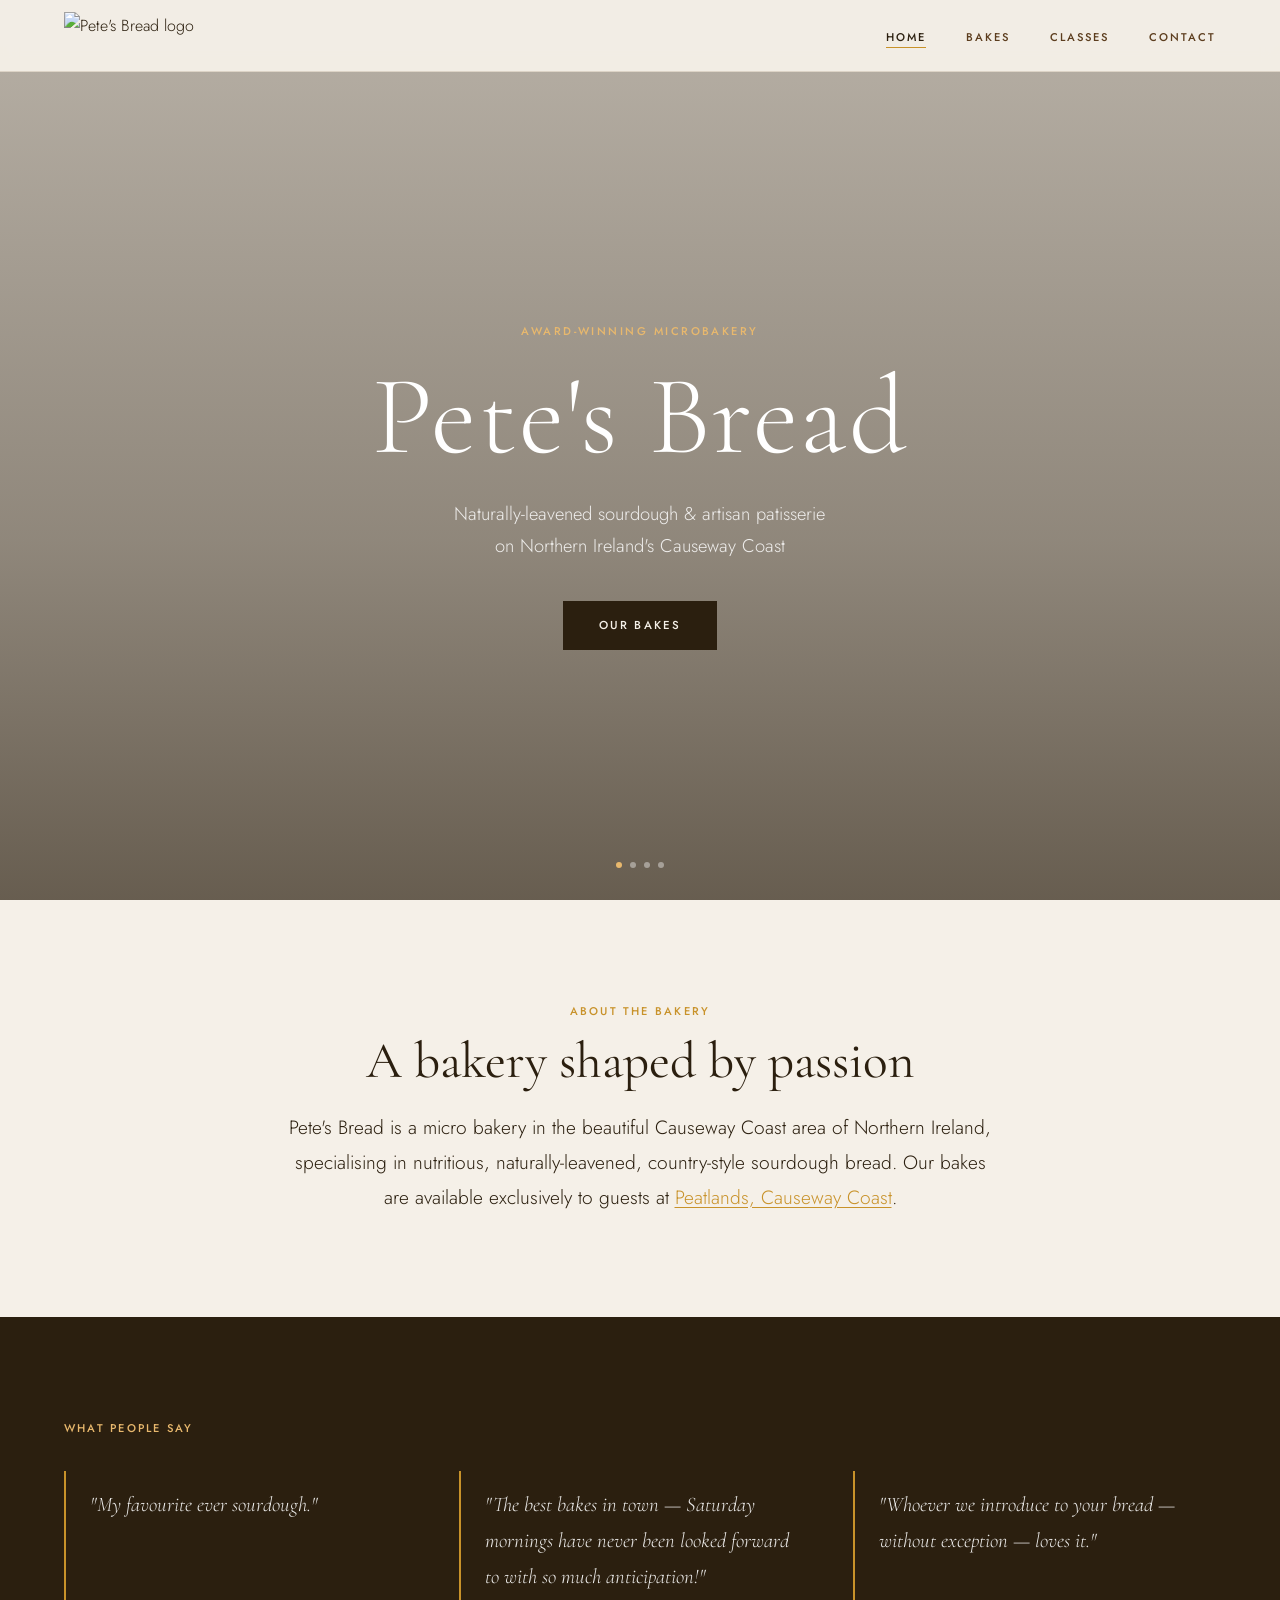
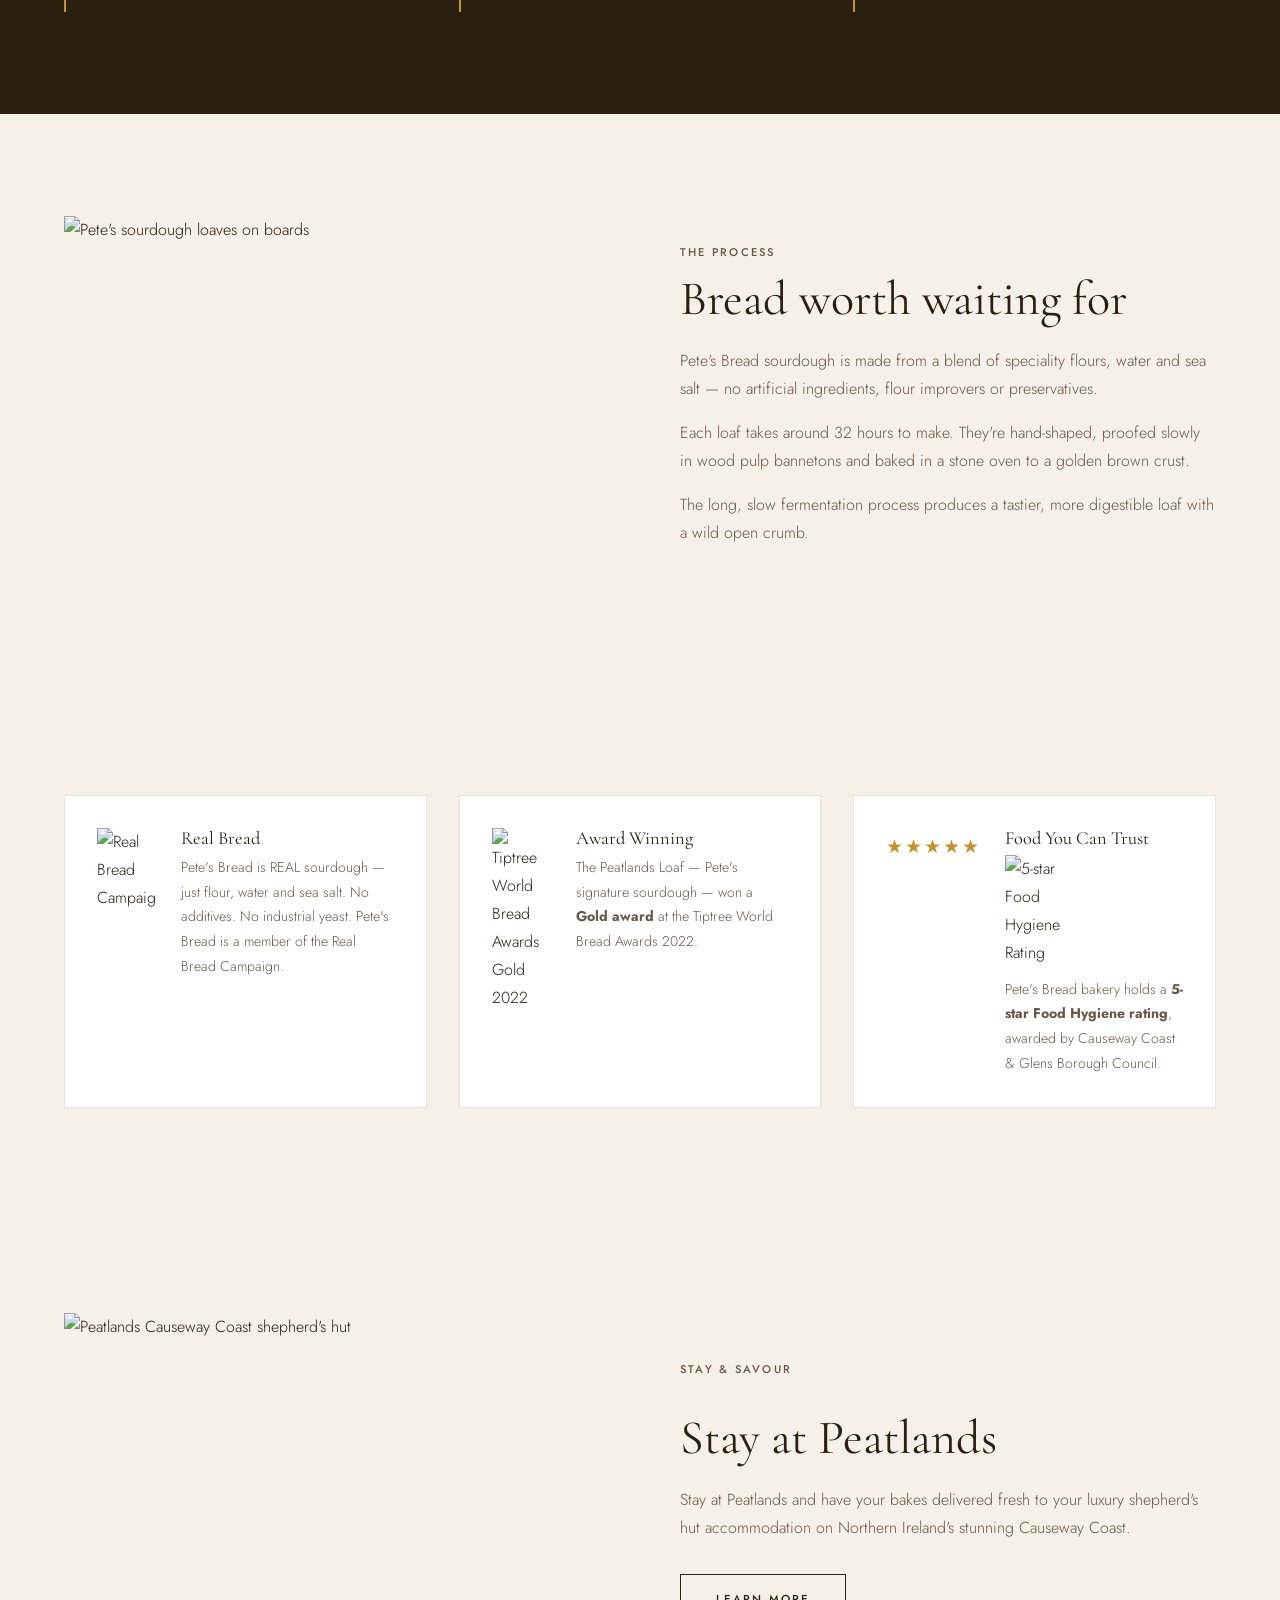
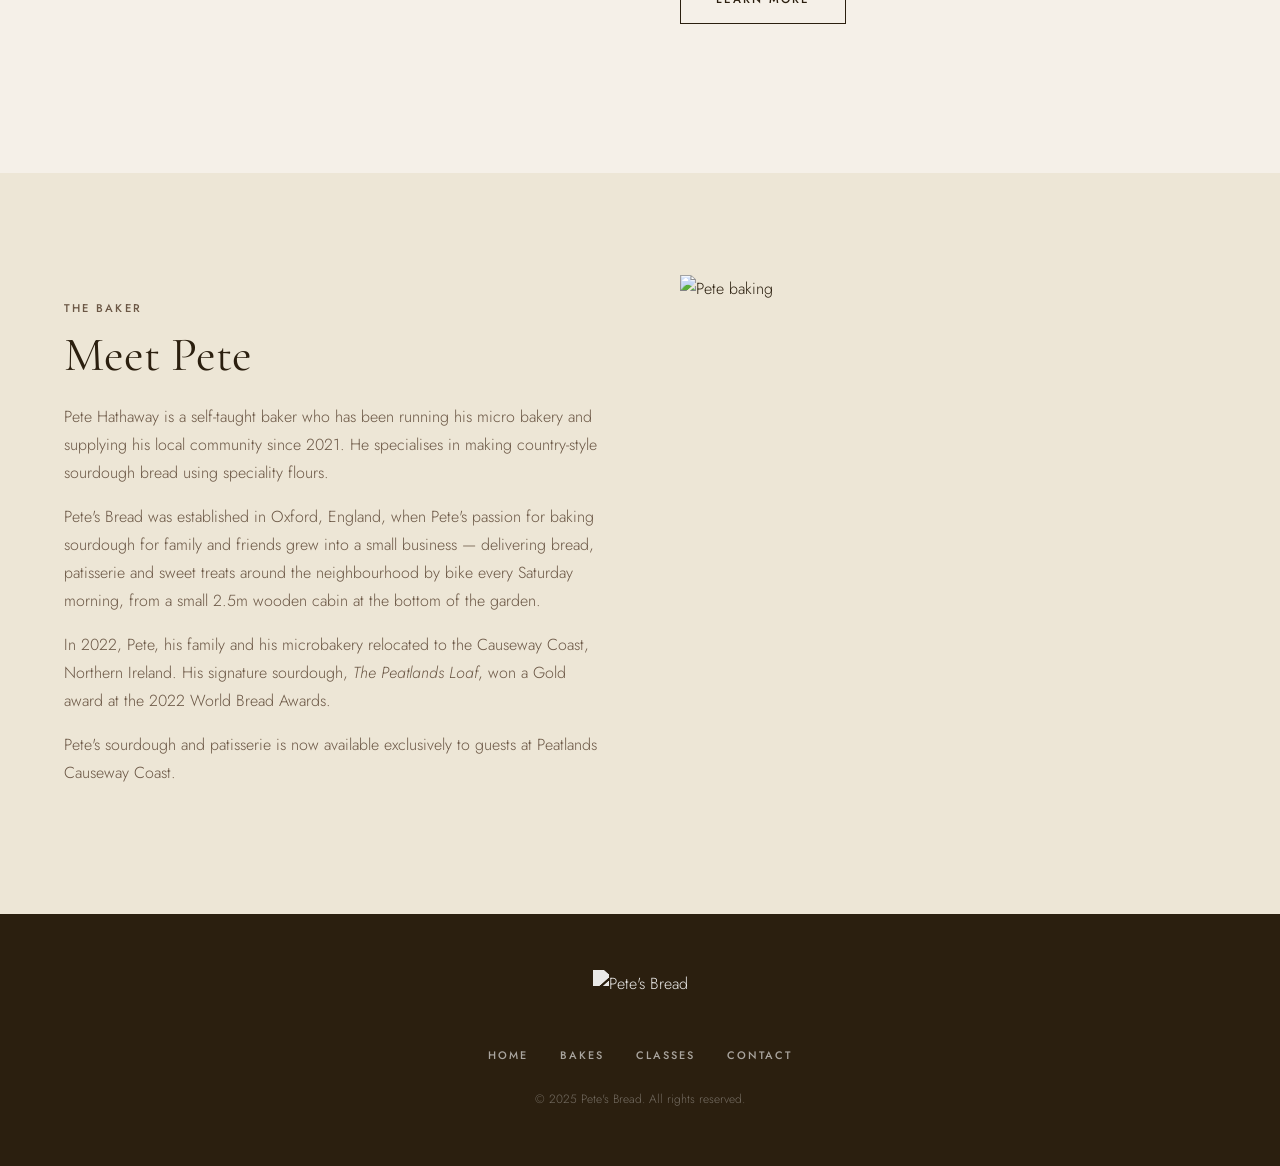
==== index.html @ b5282d2e "Add files via upload" ====
<!DOCTYPE html>
<html lang="en">
<head>
  <meta charset="UTF-8" />
  <meta name="viewport" content="width=device-width, initial-scale=1.0" />
  <title>Pete's Bread | Award-winning Microbakery, Causeway Coast</title>
  <meta name="description" content="Award-winning artisan microbakery on Northern Ireland's Causeway Coast. Naturally-leavened sourdough bread, patisserie and breakfast bakes." />
  <link rel="preconnect" href="https://fonts.googleapis.com" />
  <link rel="preconnect" href="https://fonts.gstatic.com" crossorigin />
  <link href="https://fonts.googleapis.com/css2?family=Cormorant+Garamond:ital,wght@0,300;0,400;0,600;1,300;1,400&family=Jost:wght@300;400;500&display=swap" rel="stylesheet" />
  <link rel="stylesheet" href="style.css" />
</head>
<body>

  <!-- NAVIGATION -->
  <header class="site-header" id="site-header">
    <nav class="nav-inner">
      <a href="index.html" class="logo-link">
        <img src="images/PB_LOGO.png" alt="Pete's Bread logo" class="logo-img" />
      </a>
      <button class="hamburger" id="hamburger" aria-label="Open menu">
        <span></span><span></span><span></span>
      </button>
      <ul class="nav-links" id="nav-links">
        <li><a href="index.html" class="active">HOME</a></li>
        <li><a href="bakes.html">BAKES</a></li>
        <li><a href="classes.html">CLASSES</a></li>
        <li><a href="contact.html">CONTACT</a></li>
      </ul>
    </nav>
  </header>

  <!-- HERO -->
  <section class="hero">
    <div class="hero-slides">
      <div class="hero-slide active" style="background-image:url('images/golden_crust.jpg')"></div>
      <div class="hero-slide" style="background-image:url('images/IMG_0038.jpg')"></div>
      <div class="hero-slide" style="background-image:url('images/SLICED_SOURDOUGH.jpg')"></div>
      <div class="hero-slide" style="background-image:url('images/IMG_1185.jpeg')"></div>
    </div>
    <div class="hero-overlay"></div>
    <div class="hero-content">
      <p class="hero-eyebrow">Award-winning microbakery</p>
      <h1 class="hero-title">Pete's Bread</h1>
      <p class="hero-sub">Naturally-leavened sourdough &amp; artisan patisserie<br>on Northern Ireland's Causeway Coast</p>
      <a href="bakes.html" class="btn-primary">Our Bakes</a>
    </div>
    <div class="hero-dots" id="hero-dots"></div>
  </section>

  <!-- INTRO -->
  <section class="section intro-section">
    <div class="container narrow">
      <p class="section-label">About the bakery</p>
      <h2>A bakery shaped by&nbsp;passion</h2>
      <p class="body-large">Pete's Bread is a micro bakery in the beautiful Causeway Coast area of Northern Ireland, specialising in nutritious, naturally-leavened, country-style sourdough bread. Our bakes are available exclusively to guests at <a href="https://www.peatlandscausewaycoast.com/" target="_blank" rel="noopener">Peatlands, Causeway Coast</a>.</p>
    </div>
  </section>

  <!-- TESTIMONIALS -->
  <section class="section testimonials-section">
    <div class="container">
      <p class="section-label">What people say</p>
      <div class="testimonials-grid">
        <blockquote class="testimonial">
          <p>"My favourite ever sourdough."</p>
        </blockquote>
        <blockquote class="testimonial">
          <p>"The best bakes in town — Saturday mornings have never been looked forward to with so much anticipation!"</p>
        </blockquote>
        <blockquote class="testimonial">
          <p>"Whoever we introduce to your bread — without exception — loves it."</p>
        </blockquote>
      </div>
    </div>
  </section>

  <!-- PROCESS -->
  <section class="section process-section">
    <div class="process-inner">
      <div class="process-image">
        <img src="images/bread_boards.jpg" alt="Pete's sourdough loaves on boards" />
      </div>
      <div class="process-text">
        <p class="section-label">The process</p>
        <h2>Bread worth waiting for</h2>
        <p>Pete's Bread sourdough is made from a blend of speciality flours, water and sea salt — no artificial ingredients, flour improvers or preservatives.</p>
        <p>Each loaf takes around 32 hours to make. They're hand-shaped, proofed slowly in wood pulp bannetons and baked in a stone oven to a golden brown crust.</p>
        <p>The long, slow fermentation process produces a tastier, more digestible loaf with a wild open crumb.</p>
      </div>
    </div>
  </section>

  <!-- BADGES -->
  <section class="section badges-section">
    <div class="container">
      <div class="badges-grid">

        <div class="badge-card">
          <img src="images/sourdough-loaf-mark-1000w-05Jun23.png" alt="Real Bread Campaign" class="badge-logo" />
          <div class="badge-text">
            <h3>Real Bread</h3>
            <p>Pete's Bread is REAL sourdough — just flour, water and sea salt. No additives. No industrial yeast. Pete's Bread is a member of the Real Bread Campaign.</p>
          </div>
        </div>

        <div class="badge-card">
          <img src="images/Pete's Bread Peatlands Loaf Gold.png" alt="Tiptree World Bread Awards Gold 2022" class="badge-logo" />
          <div class="badge-text">
            <h3>Award Winning</h3>
            <p>The Peatlands Loaf — Pete's signature sourdough — won a <strong>Gold award</strong> at the Tiptree World Bread Awards 2022.</p>
          </div>
        </div>

        <div class="badge-card badge-card--text">
          <div class="badge-star">★★★★★</div>
          <div class="badge-text">
            <h3>Food You Can Trust</h3>
            <img src="images/fhrs_5_en-gb.jpg" alt="5-star Food Hygiene Rating" class="badge-hygiene" />
            <p>Pete's Bread bakery holds a <strong>5-star Food Hygiene rating</strong>, awarded by Causeway Coast &amp; Glens Borough Council.</p>
          </div>
        </div>

      </div>
    </div>
  </section>

  <!-- PEATLANDS FEATURE -->
  <section class="section peatlands-section">
    <div class="peatlands-inner">
      <div class="peatlands-image">
        <img src="images/IMG_1185.jpeg" alt="Peatlands Causeway Coast shepherd's hut" />
      </div>
      <div class="peatlands-text">
        <p class="section-label">Stay &amp; savour</p>
        <h2>Stay at Peatlands</h2>
        <p>Stay at Peatlands and have your bakes delivered fresh to your luxury shepherd's hut accommodation on Northern Ireland's stunning Causeway Coast.</p>
        <a href="https://www.peatlandscausewaycoast.com/" target="_blank" rel="noopener" class="btn-secondary">Learn More</a>
      </div>
    </div>
  </section>

  <!-- MEET PETE -->
  <section class="section meet-pete-section">
    <div class="container">
      <div class="meet-pete-inner">
        <div class="meet-pete-text">
          <p class="section-label">The baker</p>
          <h2>Meet Pete</h2>
          <p>Pete Hathaway is a self-taught baker who has been running his micro bakery and supplying his local community since 2021. He specialises in making country-style sourdough bread using speciality flours.</p>
          <p>Pete's Bread was established in Oxford, England, when Pete's passion for baking sourdough for family and friends grew into a small business — delivering bread, patisserie and sweet treats around the neighbourhood by bike every Saturday morning, from a small 2.5m wooden cabin at the bottom of the garden.</p>
          <p>In 2022, Pete, his family and his microbakery relocated to the Causeway Coast, Northern Ireland. His signature sourdough, <em>The Peatlands Loaf</em>, won a Gold award at the 2022 World Bread Awards.</p>
          <p>Pete's sourdough and patisserie is now available exclusively to guests at Peatlands Causeway Coast.</p>
        </div>
        <div class="meet-pete-image">
          <img src="images/meet_pete1.png" alt="Pete baking" />
        </div>
      </div>
    </div>
  </section>

  <!-- FOOTER -->
  <footer class="site-footer">
    <div class="footer-inner">
      <img src="images/PB_LOGO.png" alt="Pete's Bread" class="footer-logo" />
      <nav class="footer-nav">
        <a href="index.html">Home</a>
        <a href="bakes.html">Bakes</a>
        <a href="classes.html">Classes</a>
        <a href="contact.html">Contact</a>
      </nav>
      <p class="footer-copy">&copy; 2025 Pete's Bread. All rights reserved.</p>
    </div>
  </footer>

  <script src="main.js"></script>
</body>
</html>
---- style.css ----
/* ========================================
   PETE'S BREAD — STYLESHEET
   ======================================== */

/* --- CSS Variables --- */
:root {
  --cream:       #f5f0e8;
  --cream-dark:  #ede6d6;
  --brown-deep:  #2b1f0f;
  --brown-mid:   #5c3d1e;
  --brown-warm:  #8b5e3c;
  --gold:        #c8922a;
  --gold-light:  #e8b86d;
  --white:       #ffffff;
  --text:        #2b1f0f;
  --text-light:  #6b5745;
  --border:      rgba(92,61,30,0.15);

  --font-display: 'Cormorant Garamond', Georgia, serif;
  --font-body:    'Jost', sans-serif;

  --nav-h: 72px;
  --radius: 2px;
  --transition: 0.3s ease;
}

/* --- Reset & Base --- */
*, *::before, *::after { box-sizing: border-box; margin: 0; padding: 0; }

html { scroll-behavior: smooth; }

body {
  font-family: var(--font-body);
  font-weight: 300;
  font-size: 1rem;
  line-height: 1.75;
  color: var(--text);
  background: var(--cream);
}

img { display: block; max-width: 100%; height: auto; }
a { color: inherit; text-decoration: none; }
a:hover { opacity: 0.8; }

/* --- Typography --- */
h1, h2, h3 {
  font-family: var(--font-display);
  font-weight: 400;
  line-height: 1.15;
  color: var(--brown-deep);
}

h1 { font-size: clamp(2.5rem, 6vw, 4.5rem); }
h2 { font-size: clamp(1.8rem, 4vw, 3rem); margin-bottom: 1.25rem; }
h3 { font-size: clamp(1.2rem, 2.5vw, 1.6rem); margin-bottom: 0.5rem; }

p { margin-bottom: 1rem; }
p:last-child { margin-bottom: 0; }

.body-large {
  font-size: clamp(1.05rem, 2vw, 1.2rem);
  line-height: 1.8;
}

.section-label {
  font-family: var(--font-body);
  font-size: 0.7rem;
  font-weight: 500;
  letter-spacing: 0.2em;
  text-transform: uppercase;
  color: var(--gold);
  margin-bottom: 0.6rem;
}

em { font-style: italic; }

/* --- Layout helpers --- */
.container { width: 90%; max-width: 1160px; margin: 0 auto; }
.narrow    { max-width: 720px; }
.section   { padding: clamp(3.5rem, 8vw, 7rem) 0; }
.section--tinted { background: var(--cream-dark); }
.text-center { text-align: center; }

/* --- Buttons --- */
.btn-primary,
.btn-secondary {
  display: inline-block;
  padding: 0.85rem 2.2rem;
  font-family: var(--font-body);
  font-size: 0.72rem;
  font-weight: 500;
  letter-spacing: 0.18em;
  text-transform: uppercase;
  border: 1px solid currentColor;
  transition: var(--transition);
  cursor: pointer;
  text-align: center;
}

.btn-primary {
  background: var(--brown-deep);
  color: var(--cream);
  border-color: var(--brown-deep);
}
.btn-primary:hover {
  background: var(--brown-mid);
  border-color: var(--brown-mid);
  opacity: 1;
}

.btn-secondary {
  background: transparent;
  color: var(--brown-deep);
  border-color: var(--brown-deep);
}
.btn-secondary:hover {
  background: var(--brown-deep);
  color: var(--cream);
  opacity: 1;
}

.btn-full { width: 100%; }

/* ========================================
   NAVIGATION
   ======================================== */
.site-header {
  position: fixed;
  top: 0; left: 0; right: 0;
  z-index: 100;
  height: var(--nav-h);
  background: rgba(245,240,232,0.96);
  backdrop-filter: blur(8px);
  border-bottom: 1px solid var(--border);
  transition: box-shadow var(--transition);
}
.site-header.scrolled {
  box-shadow: 0 2px 20px rgba(43,31,15,0.08);
}

.nav-inner {
  display: flex;
  align-items: center;
  justify-content: space-between;
  height: 100%;
  width: 90%;
  max-width: 1160px;
  margin: 0 auto;
}

.logo-link { display: flex; align-items: center; }
.logo-img {
  height: 48px;
  width: auto;
  object-fit: contain;
}

.nav-links {
  display: flex;
  list-style: none;
  gap: 2.5rem;
  align-items: center;
}
.nav-links a {
  font-size: 0.7rem;
  font-weight: 500;
  letter-spacing: 0.18em;
  text-transform: uppercase;
  color: var(--brown-mid);
  transition: color var(--transition);
  padding-bottom: 2px;
  border-bottom: 1px solid transparent;
}
.nav-links a:hover,
.nav-links a.active {
  color: var(--brown-deep);
  border-bottom-color: var(--gold);
  opacity: 1;
}

.hamburger {
  display: none;
  flex-direction: column;
  justify-content: space-between;
  width: 26px;
  height: 18px;
  background: none;
  border: none;
  cursor: pointer;
  padding: 0;
}
.hamburger span {
  display: block;
  height: 1px;
  background: var(--brown-deep);
  transition: var(--transition);
}

/* Mobile nav */
@media (max-width: 680px) {
  .hamburger { display: flex; }
  .nav-links {
    position: fixed;
    top: var(--nav-h);
    left: 0; right: 0;
    background: var(--cream);
    flex-direction: column;
    gap: 0;
    align-items: stretch;
    padding: 1rem 0 2rem;
    border-bottom: 1px solid var(--border);
    transform: translateY(-110%);
    opacity: 0;
    transition: transform 0.35s ease, opacity 0.3s ease;
    pointer-events: none;
  }
  .nav-links.open {
    transform: translateY(0);
    opacity: 1;
    pointer-events: auto;
  }
  .nav-links li { border-bottom: 1px solid var(--border); }
  .nav-links a {
    display: block;
    padding: 1rem 1.5rem;
    font-size: 0.8rem;
  }
}

/* ========================================
   HERO (HOME)
   ======================================== */
.hero {
  position: relative;
  height: 100svh;
  min-height: 580px;
  overflow: hidden;
  display: flex;
  align-items: center;
  justify-content: center;
}

.hero-slides { position: absolute; inset: 0; }
.hero-slide {
  position: absolute;
  inset: 0;
  background-size: cover;
  background-position: center;
  opacity: 0;
  transition: opacity 1.2s ease;
}
.hero-slide.active { opacity: 1; }

.hero-overlay {
  position: absolute; inset: 0;
  background: linear-gradient(
    to bottom,
    rgba(43,31,15,0.3) 0%,
    rgba(43,31,15,0.5) 60%,
    rgba(43,31,15,0.7) 100%
  );
}

.hero-content {
  position: relative;
  z-index: 2;
  text-align: center;
  padding: 0 1.5rem;
  margin-top: var(--nav-h);
  animation: fadeUp 1s ease 0.3s both;
}

.hero-eyebrow {
  font-size: 0.7rem;
  font-weight: 500;
  letter-spacing: 0.22em;
  text-transform: uppercase;
  color: var(--gold-light);
  margin-bottom: 0.75rem;
}

.hero-title {
  font-family: var(--font-display);
  font-size: clamp(3.5rem, 10vw, 7rem);
  font-weight: 300;
  color: var(--white);
  letter-spacing: 0.02em;
  margin-bottom: 1rem;
}

.hero-sub {
  font-size: clamp(0.95rem, 2vw, 1.15rem);
  color: rgba(255,255,255,0.85);
  line-height: 1.7;
  margin-bottom: 2.5rem;
}

.hero-dots {
  position: absolute;
  bottom: 2rem;
  left: 50%;
  transform: translateX(-50%);
  display: flex;
  gap: 0.5rem;
  z-index: 3;
}
.hero-dot {
  width: 6px; height: 6px;
  border-radius: 50%;
  background: rgba(255,255,255,0.4);
  cursor: pointer;
  transition: background var(--transition);
  border: none;
  padding: 0;
}
.hero-dot.active { background: var(--gold-light); }

@keyframes fadeUp {
  from { opacity: 0; transform: translateY(24px); }
  to   { opacity: 1; transform: translateY(0); }
}

/* ========================================
   PAGE HERO (inner pages)
   ======================================== */
.page-hero {
  position: relative;
  height: 52vh;
  min-height: 360px;
  display: flex;
  align-items: center;
  justify-content: center;
  overflow: hidden;
  margin-top: var(--nav-h);
}
.page-hero--short { height: 38vh; min-height: 260px; }

.page-hero-bg {
  position: absolute; inset: 0;
  background-size: cover;
  background-position: center;
}
.page-hero-overlay {
  position: absolute; inset: 0;
  background: rgba(43,31,15,0.55);
}
.page-hero-content {
  position: relative;
  z-index: 2;
  text-align: center;
  padding: 0 1.5rem;
  animation: fadeUp 0.9s ease 0.1s both;
}
.page-hero-content h1 { color: var(--white); margin-bottom: 0.75rem; }
.page-hero-content p {
  color: rgba(255,255,255,0.85);
  max-width: 560px;
  margin: 0 auto;
}
.page-hero-content a { color: var(--gold-light); text-decoration: underline; text-underline-offset: 3px; }

/* ========================================
   INTRO SECTION
   ======================================== */
.intro-section { text-align: center; }
.intro-section h2 { font-size: clamp(2rem, 4.5vw, 3.2rem); }
.intro-section a { color: var(--gold); text-decoration: underline; text-underline-offset: 3px; }

/* ========================================
   TESTIMONIALS
   ======================================== */
.testimonials-section { background: var(--brown-deep); }
.testimonials-section .section-label { color: var(--gold-light); }

.testimonials-grid {
  display: grid;
  grid-template-columns: repeat(auto-fit, minmax(240px, 1fr));
  gap: 2rem;
  margin-top: 2rem;
}

.testimonial {
  border-left: 2px solid var(--gold);
  padding: 1rem 1.5rem;
}
.testimonial p {
  font-family: var(--font-display);
  font-size: clamp(1.05rem, 2vw, 1.3rem);
  font-style: italic;
  color: rgba(255,255,255,0.9);
  margin: 0;
}

/* ========================================
   PROCESS
   ======================================== */
.process-inner {
  display: grid;
  grid-template-columns: 1fr 1fr;
  align-items: center;
  gap: 5rem;
  width: 90%;
  max-width: 1160px;
  margin: 0 auto;
}
.process-image img {
  width: 100%;
  aspect-ratio: 3/2;
  object-fit: cover;
}
.process-text p { color: var(--text-light); }

@media (max-width: 780px) {
  .process-inner { grid-template-columns: 1fr; gap: 2.5rem; }
  .process-image { order: -1; }
}

/* ========================================
   BADGES
   ======================================== */
.badges-grid {
  display: grid;
  grid-template-columns: repeat(auto-fit, minmax(260px, 1fr));
  gap: 2rem;
  margin-top: 1rem;
}

.badge-card {
  display: flex;
  align-items: flex-start;
  gap: 1.5rem;
  padding: 2rem;
  background: var(--white);
  border: 1px solid var(--border);
}

.badge-logo {
  width: 60px;
  flex-shrink: 0;
  object-fit: contain;
}
.badge-logo.tall { width: 44px; }

.badge-card--text .badge-star {
  font-size: 1.2rem;
  color: var(--gold);
  flex-shrink: 0;
  margin-top: 2px;
  letter-spacing: 0.1em;
}

.badge-text h3 { font-size: 1.15rem; margin-bottom: 0.4rem; }
.badge-text p  { font-size: 0.88rem; color: var(--text-light); margin: 0; }

/* ========================================
   PEATLANDS FEATURE
   ======================================== */
.peatlands-inner {
  display: grid;
  grid-template-columns: 1fr 1fr;
  align-items: center;
  gap: 5rem;
  width: 90%;
  max-width: 1160px;
  margin: 0 auto;
}
.peatlands-image img {
  width: 100%;
  aspect-ratio: 3/2;
  object-fit: cover;
}
.peatlands-text { }
.peatlands-text p { color: var(--text-light); margin-bottom: 2rem; }

@media (max-width: 780px) {
  .peatlands-inner { grid-template-columns: 1fr; gap: 2.5rem; }
}

/* ========================================
   MEET PETE
   ======================================== */
.meet-pete-section { background: var(--cream-dark); }

.meet-pete-inner {
  display: grid;
  grid-template-columns: 1fr 1fr;
  align-items: center;
  gap: 5rem;
}
.meet-pete-text p { color: var(--text-light); }
.meet-pete-image img {
  width: 100%;
  aspect-ratio: 1;
  object-fit: cover;
}

@media (max-width: 780px) {
  .meet-pete-inner { grid-template-columns: 1fr; gap: 2.5rem; }
  .meet-pete-image { order: -1; }
}

/* ========================================
   BAKES GRID
   ======================================== */
.bakes-grid {
  display: grid;
  grid-template-columns: repeat(auto-fill, minmax(280px, 1fr));
  gap: 2rem;
  margin-top: 2rem;
}
.bakes-grid--single { grid-template-columns: minmax(280px, 380px); }

.bake-card {
  background: var(--white);
  border: 1px solid var(--border);
  overflow: hidden;
  transition: transform var(--transition), box-shadow var(--transition);
}
.bake-card:hover {
  transform: translateY(-4px);
  box-shadow: 0 12px 32px rgba(43,31,15,0.1);
}

.bake-img-wrap {
  overflow: hidden;
  aspect-ratio: 1;
}
.bake-img-wrap img {
  width: 100%;
  height: 100%;
  object-fit: cover;
  transition: transform 0.5s ease;
}
.bake-card:hover .bake-img-wrap img {
  transform: scale(1.04);
}

.bake-info {
  padding: 1.25rem 1.5rem 1.5rem;
}
.bake-info h3 { font-size: 1.25rem; margin-bottom: 0.4rem; }
.bake-info p  { font-size: 0.88rem; color: var(--text-light); margin-bottom: 0.75rem; }

.bake-tag {
  display: inline-block;
  font-size: 0.7rem;
  font-weight: 500;
  letter-spacing: 0.1em;
  text-transform: uppercase;
  color: var(--gold);
  border: 1px solid var(--gold-light);
  padding: 0.25rem 0.75rem;
}

/* ========================================
   CLASSES IMAGES
   ======================================== */
.classes-images-grid {
  display: grid;
  grid-template-columns: 1fr 1fr;
  gap: 1.5rem;
}
.classes-images-grid img {
  width: 100%;
  aspect-ratio: 1;
  object-fit: cover;
}
@media (max-width: 560px) {
  .classes-images-grid { grid-template-columns: 1fr; }
}

/* ========================================
   CTA SECTION
   ======================================== */
.cta-section { background: var(--brown-deep); }
.cta-section h2 { color: var(--white); }
.cta-section p  { color: rgba(255,255,255,0.75); margin-bottom: 2rem; }
.cta-section .btn-primary {
  background: var(--gold);
  border-color: var(--gold);
  color: var(--brown-deep);
}
.cta-section .btn-primary:hover {
  background: var(--gold-light);
  border-color: var(--gold-light);
}

/* ========================================
   CONTACT FORM
   ======================================== */
.contact-form {
  margin-top: 2.5rem;
}
.form-group {
  margin-bottom: 1.5rem;
}
.form-group label {
  display: block;
  font-size: 0.7rem;
  font-weight: 500;
  letter-spacing: 0.15em;
  text-transform: uppercase;
  color: var(--brown-mid);
  margin-bottom: 0.5rem;
}
.form-group input,
.form-group textarea {
  width: 100%;
  padding: 0.8rem 1rem;
  font-family: var(--font-body);
  font-size: 0.95rem;
  font-weight: 300;
  color: var(--text);
  background: var(--white);
  border: 1px solid var(--border);
  border-radius: var(--radius);
  outline: none;
  transition: border-color var(--transition);
}
.form-group input:focus,
.form-group textarea:focus {
  border-color: var(--gold);
}
.form-group textarea { resize: vertical; }
.form-note {
  margin-top: 1rem;
  font-size: 0.85rem;
  color: var(--gold);
  text-align: center;
}
.contact-also {
  margin-top: 3rem;
  padding-top: 2rem;
  border-top: 1px solid var(--border);
  text-align: center;
  color: var(--text-light);
  font-size: 0.9rem;
}
.contact-also a { color: var(--gold); text-decoration: underline; text-underline-offset: 3px; }

/* ========================================
   FOOTER
   ======================================== */
.site-footer {
  background: var(--brown-deep);
  padding: 3.5rem 0;
}
.footer-inner {
  width: 90%;
  max-width: 1160px;
  margin: 0 auto;
  display: flex;
  flex-direction: column;
  align-items: center;
  gap: 1.5rem;
  text-align: center;
}
.footer-logo {
  height: 52px;
  width: auto;
  object-fit: contain;
  opacity: 0.9;
  filter: brightness(0) invert(1);
}
.footer-nav {
  display: flex;
  flex-wrap: wrap;
  justify-content: center;
  gap: 0.25rem 2rem;
}
.footer-nav a {
  font-size: 0.68rem;
  font-weight: 500;
  letter-spacing: 0.18em;
  text-transform: uppercase;
  color: rgba(255,255,255,0.6);
  transition: color var(--transition);
}
.footer-nav a:hover { color: var(--white); opacity: 1; }
.footer-copy {
  font-size: 0.75rem;
  color: rgba(255,255,255,0.35);
  margin: 0;
}

/* Hygiene badge image */
.badge-hygiene {
  width: 80px;
  margin: 0.4rem 0 0.6rem;
  display: block;
}
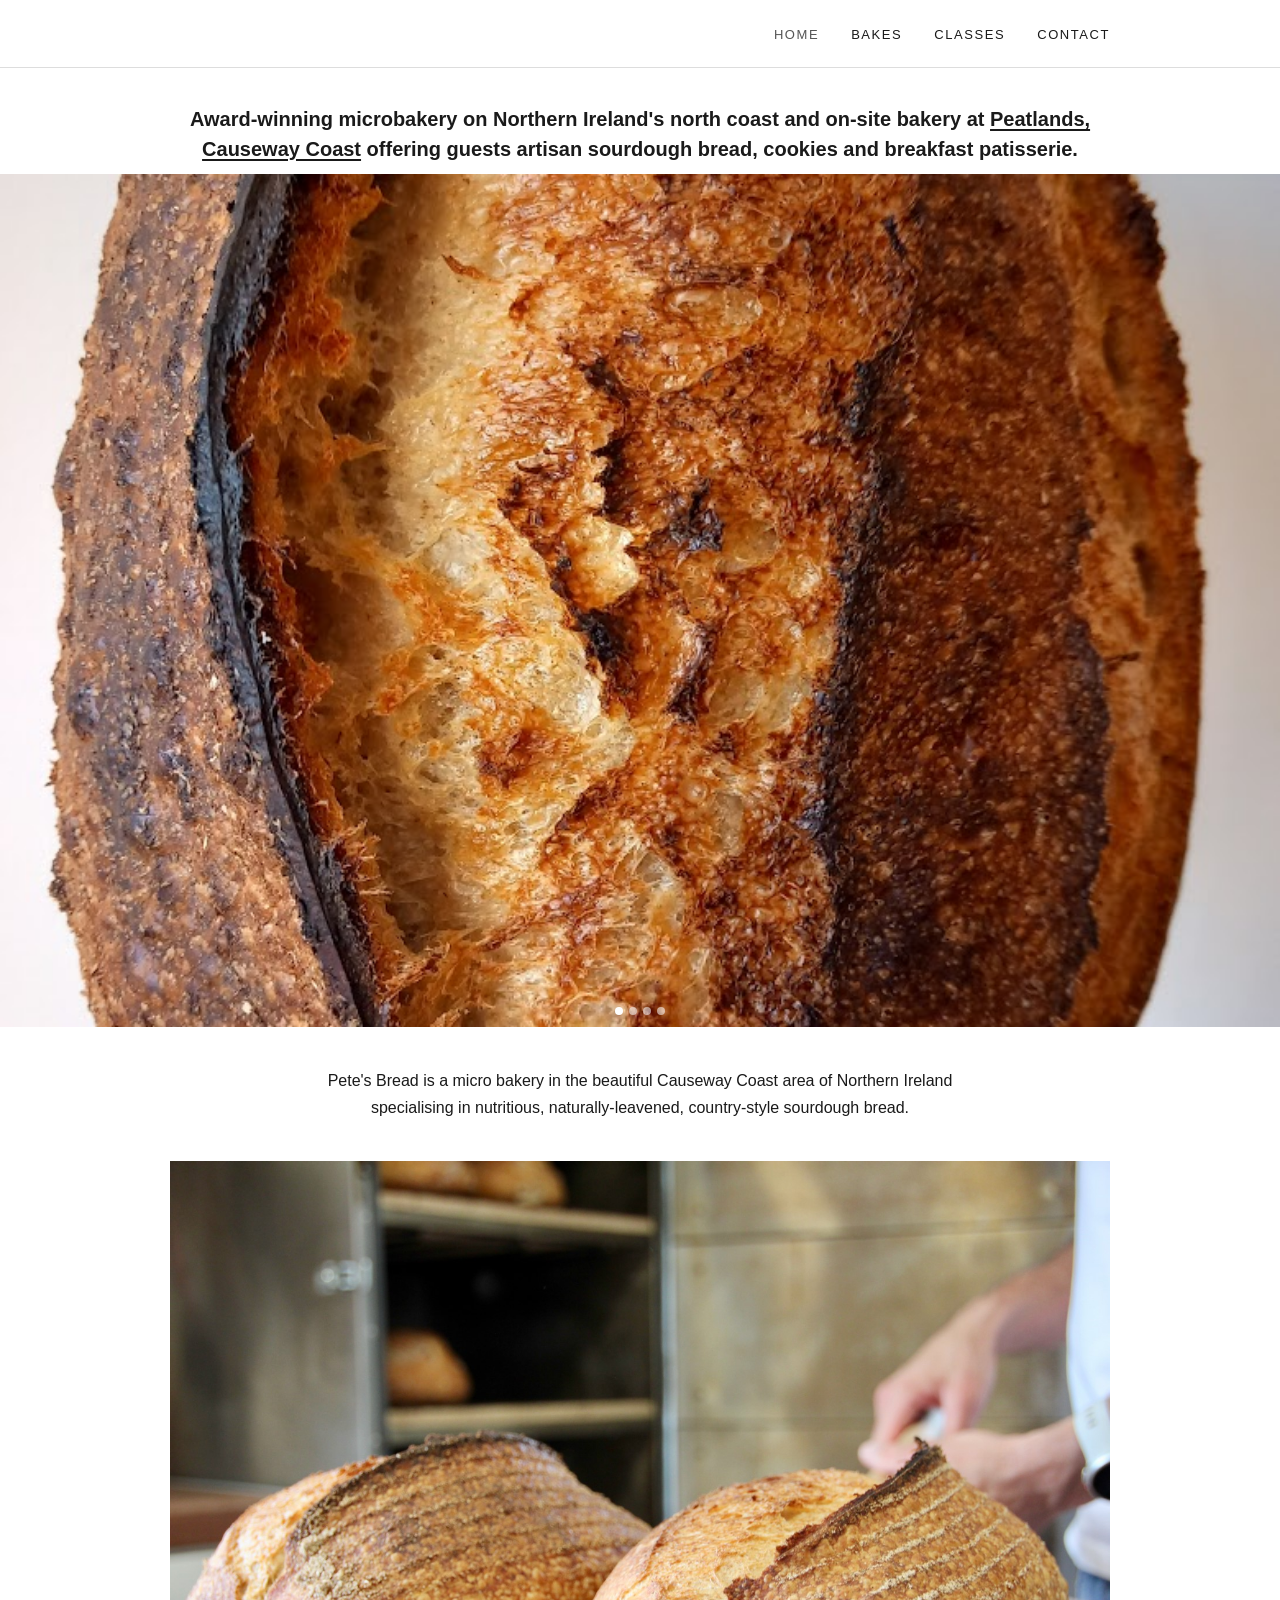
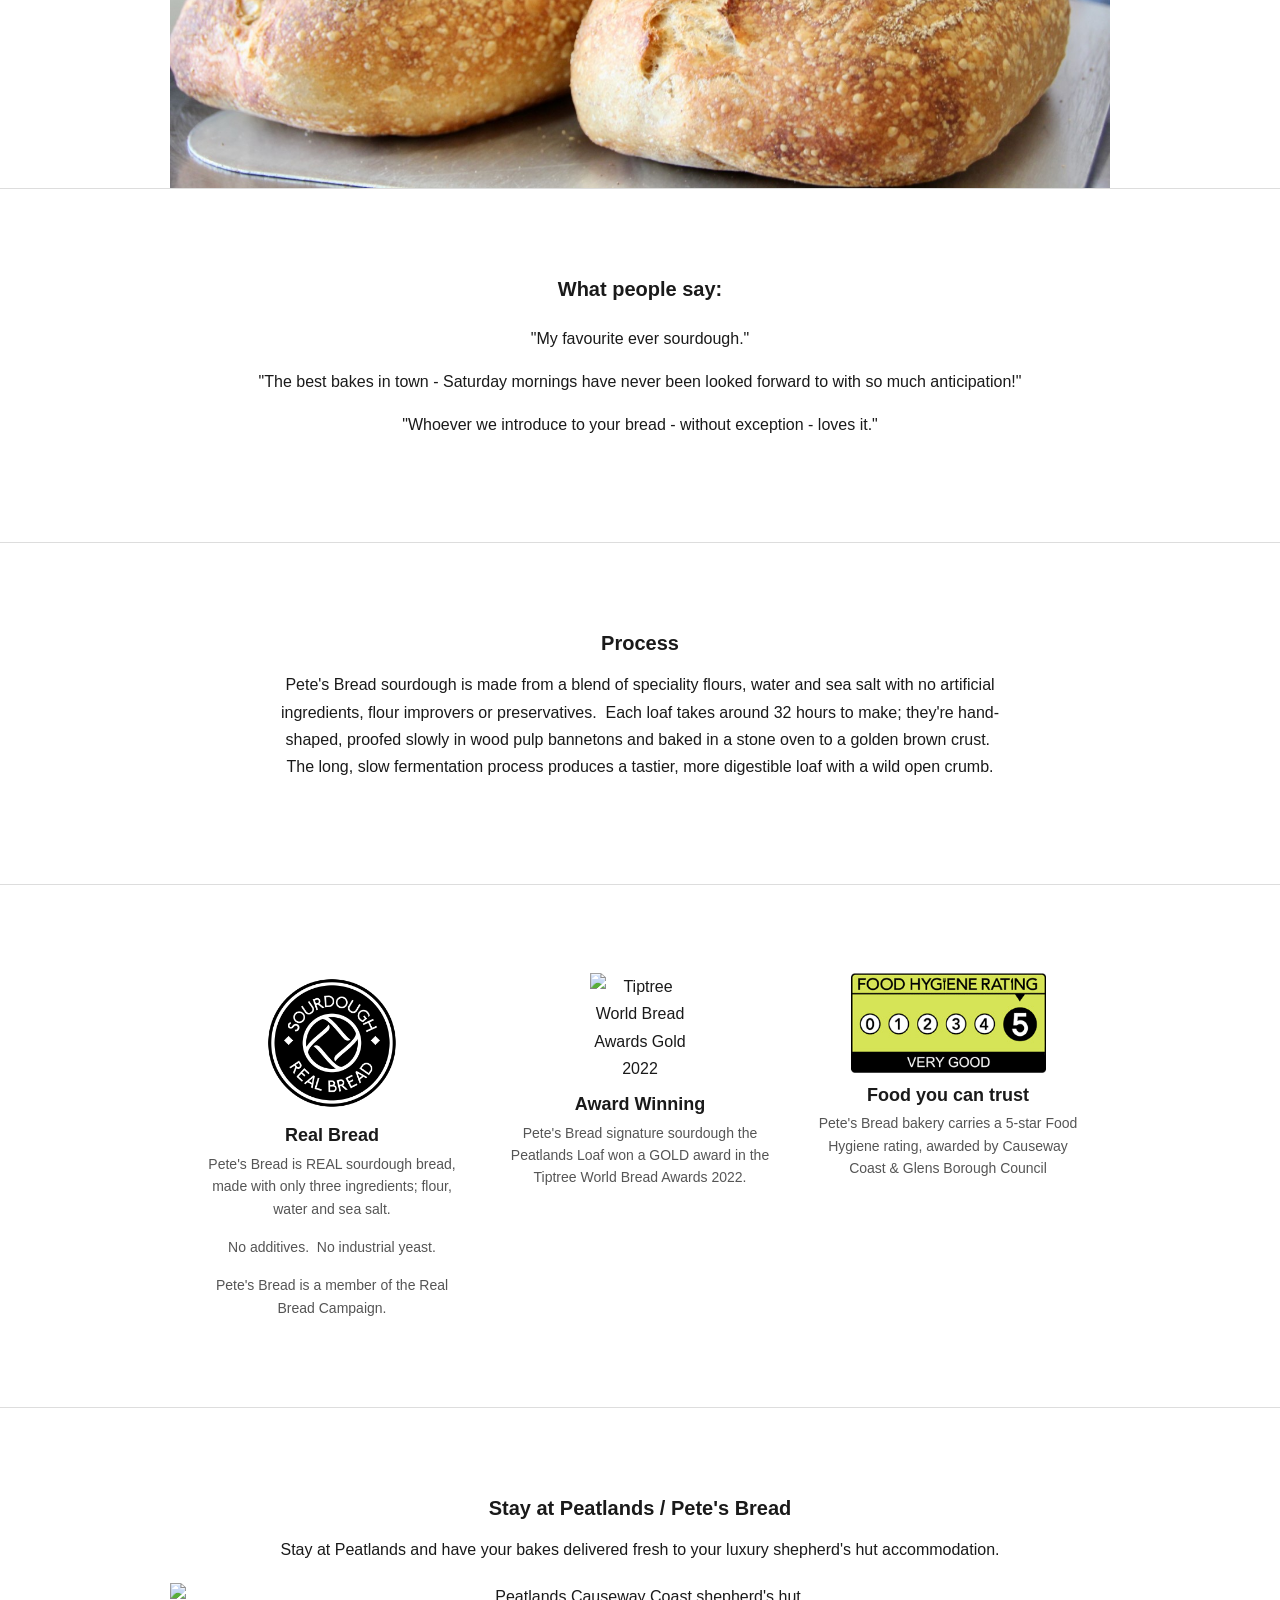
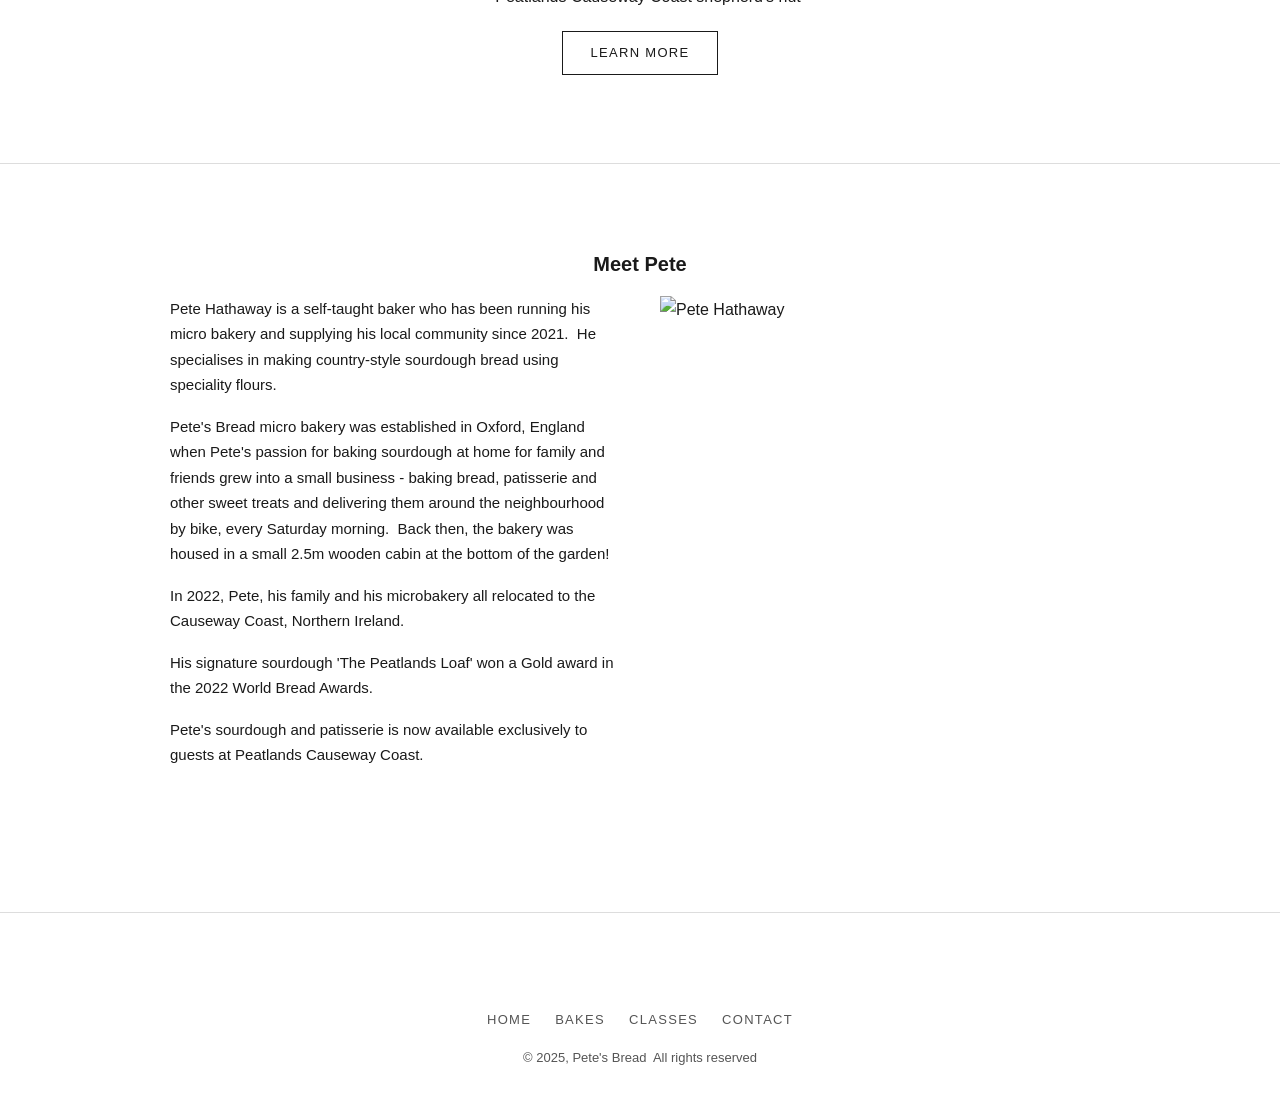
==== commit 5e7977c6: "Add files via upload" ====
--- a/index.html
+++ b/index.html
@@ -3,11 +3,8 @@
 <head>
   <meta charset="UTF-8" />
   <meta name="viewport" content="width=device-width, initial-scale=1.0" />
-  <title>Pete's Bread | Award-winning Microbakery, Causeway Coast</title>
-  <meta name="description" content="Award-winning artisan microbakery on Northern Ireland's Causeway Coast. Naturally-leavened sourdough bread, patisserie and breakfast bakes." />
-  <link rel="preconnect" href="https://fonts.googleapis.com" />
-  <link rel="preconnect" href="https://fonts.gstatic.com" crossorigin />
-  <link href="https://fonts.googleapis.com/css2?family=Cormorant+Garamond:ital,wght@0,300;0,400;0,600;1,300;1,400&family=Jost:wght@300;400;500&display=swap" rel="stylesheet" />
+  <title>HOME | Pete's Bread</title>
+  <meta name="description" content="Award-winning microbakery on Northern Ireland's north coast and on-site bakery at Peatlands, Causeway Coast." />
   <link rel="stylesheet" href="style.css" />
 </head>
 <body>
@@ -16,7 +13,7 @@
   <header class="site-header" id="site-header">
     <nav class="nav-inner">
       <a href="index.html" class="logo-link">
-        <img src="images/PB_LOGO.png" alt="Pete's Bread logo" class="logo-img" />
+        <img src="images/PB_LOGO.png" alt="Pete's Bread" class="logo-img" />
       </a>
       <button class="hamburger" id="hamburger" aria-label="Open menu">
         <span></span><span></span><span></span>
@@ -30,134 +27,115 @@
     </nav>
   </header>
 
-  <!-- HERO -->
-  <section class="hero">
-    <div class="hero-slides">
-      <div class="hero-slide active" style="background-image:url('images/golden_crust.jpg')"></div>
-      <div class="hero-slide" style="background-image:url('images/IMG_0038.jpg')"></div>
-      <div class="hero-slide" style="background-image:url('images/SLICED_SOURDOUGH.jpg')"></div>
-      <div class="hero-slide" style="background-image:url('images/IMG_1185.jpeg')"></div>
+  <div class="page-content">
+
+    <!-- TAGLINE ABOVE HERO -->
+    <div class="hero-caption">
+      <h3>Award-winning microbakery on Northern Ireland's north coast and on-site bakery at <a href="https://www.peatlandscausewaycoast.com/" target="_blank" rel="noopener">Peatlands, Causeway Coast</a> offering guests artisan sourdough bread, cookies and breakfast patisserie.</h3>
     </div>
-    <div class="hero-overlay"></div>
-    <div class="hero-content">
-      <p class="hero-eyebrow">Award-winning microbakery</p>
-      <h1 class="hero-title">Pete's Bread</h1>
-      <p class="hero-sub">Naturally-leavened sourdough &amp; artisan patisserie<br>on Northern Ireland's Causeway Coast</p>
-      <a href="bakes.html" class="btn-primary">Our Bakes</a>
+
+    <!-- HERO SLIDESHOW -->
+    <div class="hero">
+      <div class="hero-slides">
+        <div class="hero-slide active" style="background-image:url('images/golden_crust.jpg')"></div>
+        <div class="hero-slide" style="background-image:url('images/IMG_0038.jpg')"></div>
+        <div class="hero-slide" style="background-image:url('images/SLICED_SOURDOUGH.jpg')"></div>
+        <div class="hero-slide" style="background-image:url('images/IMG_1185.jpeg')"></div>
+      </div>
+      <div class="hero-dots" id="hero-dots"></div>
     </div>
-    <div class="hero-dots" id="hero-dots"></div>
-  </section>
 
-  <!-- INTRO -->
-  <section class="section intro-section">
-    <div class="container narrow">
-      <p class="section-label">About the bakery</p>
-      <h2>A bakery shaped by&nbsp;passion</h2>
-      <p class="body-large">Pete's Bread is a micro bakery in the beautiful Causeway Coast area of Northern Ireland, specialising in nutritious, naturally-leavened, country-style sourdough bread. Our bakes are available exclusively to guests at <a href="https://www.peatlandscausewaycoast.com/" target="_blank" rel="noopener">Peatlands, Causeway Coast</a>.</p>
+    <!-- INTRO -->
+    <div class="intro-block">
+      <p>Pete's Bread is a micro bakery in the beautiful Causeway Coast area of Northern Ireland specialising in nutritious, naturally-leavened, country-style sourdough bread.</p>
     </div>
-  </section>
 
-  <!-- TESTIMONIALS -->
-  <section class="section testimonials-section">
-    <div class="container">
-      <p class="section-label">What people say</p>
-      <div class="testimonials-grid">
-        <blockquote class="testimonial">
-          <p>"My favourite ever sourdough."</p>
-        </blockquote>
-        <blockquote class="testimonial">
-          <p>"The best bakes in town — Saturday mornings have never been looked forward to with so much anticipation!"</p>
-        </blockquote>
-        <blockquote class="testimonial">
-          <p>"Whoever we introduce to your bread — without exception — loves it."</p>
-        </blockquote>
+    <!-- FULL WIDTH IMAGE -->
+    <div class="full-image container">
+      <img src="images/IMG_0038.jpg" alt="Pete's sourdough bread" />
+    </div>
+
+    <!-- TESTIMONIALS -->
+    <div class="section">
+      <div class="testimonials">
+        <h3>What people say:</h3>
+        <blockquote>"My favourite ever sourdough."</blockquote>
+        <blockquote>"The best bakes in town - Saturday mornings have never been looked forward to with so much anticipation!"</blockquote>
+        <blockquote>"Whoever we introduce to your bread - without exception - loves it."</blockquote>
       </div>
     </div>
-  </section>
 
-  <!-- PROCESS -->
-  <section class="section process-section">
-    <div class="process-inner">
-      <div class="process-image">
-        <img src="images/bread_boards.jpg" alt="Pete's sourdough loaves on boards" />
-      </div>
-      <div class="process-text">
-        <p class="section-label">The process</p>
-        <h2>Bread worth waiting for</h2>
-        <p>Pete's Bread sourdough is made from a blend of speciality flours, water and sea salt — no artificial ingredients, flour improvers or preservatives.</p>
-        <p>Each loaf takes around 32 hours to make. They're hand-shaped, proofed slowly in wood pulp bannetons and baked in a stone oven to a golden brown crust.</p>
-        <p>The long, slow fermentation process produces a tastier, more digestible loaf with a wild open crumb.</p>
+    <!-- PROCESS -->
+    <div class="section">
+      <div class="process">
+        <h3>Process</h3>
+        <p>Pete's Bread sourdough is made from a blend of speciality flours, water and sea salt with no artificial ingredients, flour improvers or preservatives.&nbsp; Each loaf takes around 32 hours to make; they're hand-shaped, proofed slowly in wood pulp bannetons and baked in a stone oven to a golden brown crust.&nbsp; The long, slow fermentation process produces a tastier, more digestible loaf with a wild open crumb.</p>
       </div>
     </div>
-  </section>
 
-  <!-- BADGES -->
-  <section class="section badges-section">
-    <div class="container">
-      <div class="badges-grid">
+    <!-- BADGES: Real Bread / Award / Hygiene -->
+    <div class="section">
+      <div class="badges">
 
-        <div class="badge-card">
-          <img src="images/sourdough-loaf-mark-1000w-05Jun23.png" alt="Real Bread Campaign" class="badge-logo" />
-          <div class="badge-text">
+        <div class="badge">
+          <img src="images/sourdough-loaf-mark-1000w-05Jun23.png" alt="Real Bread Campaign" style="width:140px;height:140px;object-fit:contain;" />
+          <div>
             <h3>Real Bread</h3>
-            <p>Pete's Bread is REAL sourdough — just flour, water and sea salt. No additives. No industrial yeast. Pete's Bread is a member of the Real Bread Campaign.</p>
+            <p>Pete's Bread is REAL sourdough bread, made with only three ingredients; flour, water and sea salt.</p>
+            <p>No additives.&nbsp; No industrial yeast.</p>
+            <p>Pete's Bread is a member of the Real Bread Campaign.</p>
           </div>
         </div>
 
-        <div class="badge-card">
-          <img src="images/Pete's Bread Peatlands Loaf Gold.png" alt="Tiptree World Bread Awards Gold 2022" class="badge-logo" />
-          <div class="badge-text">
+        <div class="badge">
+          <img src="images/Pete's Bread Peatlands Loaf Gold.png" alt="Tiptree World Bread Awards Gold 2022" style="width:100px;object-fit:contain;" />
+          <div>
             <h3>Award Winning</h3>
-            <p>The Peatlands Loaf — Pete's signature sourdough — won a <strong>Gold award</strong> at the Tiptree World Bread Awards 2022.</p>
+            <p>Pete's Bread signature sourdough the Peatlands Loaf won a GOLD award in the Tiptree World Bread Awards 2022.</p>
           </div>
         </div>
 
-        <div class="badge-card badge-card--text">
-          <div class="badge-star">★★★★★</div>
-          <div class="badge-text">
-            <h3>Food You Can Trust</h3>
-            <img src="images/fhrs_5_en-gb.jpg" alt="5-star Food Hygiene Rating" class="badge-hygiene" />
-            <p>Pete's Bread bakery holds a <strong>5-star Food Hygiene rating</strong>, awarded by Causeway Coast &amp; Glens Borough Council.</p>
+        <div class="badge">
+          <img src="images/fhrs_5_en-gb.jpg" alt="5-star Food Hygiene Rating" style="width:195px;object-fit:contain;" />
+          <div>
+            <h3>Food you can trust</h3>
+            <p>Pete's Bread bakery carries a 5-star Food Hygiene rating, awarded by Causeway Coast &amp; Glens Borough Council</p>
           </div>
         </div>
 
       </div>
     </div>
-  </section>
 
-  <!-- PEATLANDS FEATURE -->
-  <section class="section peatlands-section">
-    <div class="peatlands-inner">
-      <div class="peatlands-image">
+    <!-- PEATLANDS STAY -->
+    <div class="section">
+      <div class="peatlands-stay">
+        <h3>Stay at Peatlands / Pete's Bread</h3>
+        <p>Stay at Peatlands and have your bakes delivered fresh to your luxury shepherd's hut accommodation.</p>
         <img src="images/IMG_1185.jpeg" alt="Peatlands Causeway Coast shepherd's hut" />
-      </div>
-      <div class="peatlands-text">
-        <p class="section-label">Stay &amp; savour</p>
-        <h2>Stay at Peatlands</h2>
-        <p>Stay at Peatlands and have your bakes delivered fresh to your luxury shepherd's hut accommodation on Northern Ireland's stunning Causeway Coast.</p>
-        <a href="https://www.peatlandscausewaycoast.com/" target="_blank" rel="noopener" class="btn-secondary">Learn More</a>
+        <a href="https://www.peatlandscausewaycoast.com/" target="_blank" rel="noopener" class="btn-link">LEARN MORE</a>
       </div>
     </div>
-  </section>
 
-  <!-- MEET PETE -->
-  <section class="section meet-pete-section">
-    <div class="container">
-      <div class="meet-pete-inner">
-        <div class="meet-pete-text">
-          <p class="section-label">The baker</p>
-          <h2>Meet Pete</h2>
-          <p>Pete Hathaway is a self-taught baker who has been running his micro bakery and supplying his local community since 2021. He specialises in making country-style sourdough bread using speciality flours.</p>
-          <p>Pete's Bread was established in Oxford, England, when Pete's passion for baking sourdough for family and friends grew into a small business — delivering bread, patisserie and sweet treats around the neighbourhood by bike every Saturday morning, from a small 2.5m wooden cabin at the bottom of the garden.</p>
-          <p>In 2022, Pete, his family and his microbakery relocated to the Causeway Coast, Northern Ireland. His signature sourdough, <em>The Peatlands Loaf</em>, won a Gold award at the 2022 World Bread Awards.</p>
-          <p>Pete's sourdough and patisserie is now available exclusively to guests at Peatlands Causeway Coast.</p>
-        </div>
-        <div class="meet-pete-image">
-          <img src="images/meet_pete1.png" alt="Pete baking" />
+    <!-- MEET PETE -->
+    <div class="section">
+      <div class="meet-pete">
+        <h3>Meet Pete</h3>
+        <div class="meet-pete-inner">
+          <div class="meet-pete-text">
+            <p>Pete Hathaway is a self-taught baker who has been running his micro bakery and supplying his local community since 2021.&nbsp; He specialises in making country-style sourdough bread using speciality flours.</p>
+            <p>Pete's Bread micro bakery was established in Oxford, England when Pete's passion for baking sourdough at home for family and friends grew into a small business - baking bread, patisserie and other sweet treats and delivering them around the neighbourhood by bike, every Saturday morning.&nbsp; Back then, the bakery was housed in a small 2.5m wooden cabin at the bottom of the garden!</p>
+            <p>In 2022, Pete, his family and his microbakery all relocated to the Causeway Coast, Northern Ireland.</p>
+            <p>His signature sourdough 'The Peatlands Loaf' won a Gold award in the 2022 World Bread Awards.</p>
+            <p>Pete's sourdough and patisserie is now available exclusively to guests at Peatlands Causeway Coast.</p>
+          </div>
+          <div class="meet-pete-image">
+            <img src="images/meet_pete1.png" alt="Pete Hathaway" />
+          </div>
         </div>
       </div>
     </div>
-  </section>
+
+  </div><!-- end page-content -->
 
   <!-- FOOTER -->
   <footer class="site-footer">
@@ -169,7 +147,7 @@
         <a href="classes.html">Classes</a>
         <a href="contact.html">Contact</a>
       </nav>
-      <p class="footer-copy">&copy; 2025 Pete's Bread. All rights reserved.</p>
+      <p class="footer-copy">&copy; 2025, Pete's Bread&nbsp; All rights reserved</p>
     </div>
   </footer>
 
--- a/style.css
+++ b/style.css
@@ -1,125 +1,45 @@
 /* ========================================
    PETE'S BREAD — STYLESHEET
-   ======================================== */
-
-/* --- CSS Variables --- */
+   Faithful to original Wix site design
+   ======================================== */
+
 :root {
-  --cream:       #f5f0e8;
-  --cream-dark:  #ede6d6;
-  --brown-deep:  #2b1f0f;
-  --brown-mid:   #5c3d1e;
-  --brown-warm:  #8b5e3c;
-  --gold:        #c8922a;
-  --gold-light:  #e8b86d;
-  --white:       #ffffff;
-  --text:        #2b1f0f;
-  --text-light:  #6b5745;
-  --border:      rgba(92,61,30,0.15);
-
-  --font-display: 'Cormorant Garamond', Georgia, serif;
-  --font-body:    'Jost', sans-serif;
-
-  --nav-h: 72px;
-  --radius: 2px;
-  --transition: 0.3s ease;
-}
-
-/* --- Reset & Base --- */
+  --white:      #ffffff;
+  --off-white:  #f9f9f9;
+  --black:      #000000;
+  --dark:       #1a1a1a;
+  --mid-grey:   #555555;
+  --light-grey: #e8e8e8;
+  --border:     #dddddd;
+  --nav-h:      68px;
+  --max-w:      980px;
+  --transition: 0.25s ease;
+}
+
 *, *::before, *::after { box-sizing: border-box; margin: 0; padding: 0; }
-
 html { scroll-behavior: smooth; }
 
 body {
-  font-family: var(--font-body);
-  font-weight: 300;
-  font-size: 1rem;
-  line-height: 1.75;
-  color: var(--text);
-  background: var(--cream);
+  font-family: 'Helvetica Neue', Helvetica, Arial, sans-serif;
+  font-size: 16px;
+  line-height: 1.7;
+  color: var(--dark);
+  background: var(--white);
 }
 
 img { display: block; max-width: 100%; height: auto; }
-a { color: inherit; text-decoration: none; }
-a:hover { opacity: 0.8; }
-
-/* --- Typography --- */
-h1, h2, h3 {
-  font-family: var(--font-display);
-  font-weight: 400;
-  line-height: 1.15;
-  color: var(--brown-deep);
-}
-
-h1 { font-size: clamp(2.5rem, 6vw, 4.5rem); }
-h2 { font-size: clamp(1.8rem, 4vw, 3rem); margin-bottom: 1.25rem; }
-h3 { font-size: clamp(1.2rem, 2.5vw, 1.6rem); margin-bottom: 0.5rem; }
+a   { color: inherit; text-decoration: none; }
+a:hover { opacity: 0.75; }
+
+h1, h2, h3, h4 {
+  font-family: 'Helvetica Neue', Helvetica, Arial, sans-serif;
+  font-weight: 700;
+  line-height: 1.2;
+  color: var(--dark);
+}
 
 p { margin-bottom: 1rem; }
 p:last-child { margin-bottom: 0; }
-
-.body-large {
-  font-size: clamp(1.05rem, 2vw, 1.2rem);
-  line-height: 1.8;
-}
-
-.section-label {
-  font-family: var(--font-body);
-  font-size: 0.7rem;
-  font-weight: 500;
-  letter-spacing: 0.2em;
-  text-transform: uppercase;
-  color: var(--gold);
-  margin-bottom: 0.6rem;
-}
-
-em { font-style: italic; }
-
-/* --- Layout helpers --- */
-.container { width: 90%; max-width: 1160px; margin: 0 auto; }
-.narrow    { max-width: 720px; }
-.section   { padding: clamp(3.5rem, 8vw, 7rem) 0; }
-.section--tinted { background: var(--cream-dark); }
-.text-center { text-align: center; }
-
-/* --- Buttons --- */
-.btn-primary,
-.btn-secondary {
-  display: inline-block;
-  padding: 0.85rem 2.2rem;
-  font-family: var(--font-body);
-  font-size: 0.72rem;
-  font-weight: 500;
-  letter-spacing: 0.18em;
-  text-transform: uppercase;
-  border: 1px solid currentColor;
-  transition: var(--transition);
-  cursor: pointer;
-  text-align: center;
-}
-
-.btn-primary {
-  background: var(--brown-deep);
-  color: var(--cream);
-  border-color: var(--brown-deep);
-}
-.btn-primary:hover {
-  background: var(--brown-mid);
-  border-color: var(--brown-mid);
-  opacity: 1;
-}
-
-.btn-secondary {
-  background: transparent;
-  color: var(--brown-deep);
-  border-color: var(--brown-deep);
-}
-.btn-secondary:hover {
-  background: var(--brown-deep);
-  color: var(--cream);
-  opacity: 1;
-}
-
-.btn-full { width: 100%; }
 
 /* ========================================
    NAVIGATION
@@ -129,13 +49,8 @@
   top: 0; left: 0; right: 0;
   z-index: 100;
   height: var(--nav-h);
-  background: rgba(245,240,232,0.96);
-  backdrop-filter: blur(8px);
+  background: var(--white);
   border-bottom: 1px solid var(--border);
-  transition: box-shadow var(--transition);
-}
-.site-header.scrolled {
-  box-shadow: 0 2px 20px rgba(43,31,15,0.08);
 }
 
 .nav-inner {
@@ -143,38 +58,31 @@
   align-items: center;
   justify-content: space-between;
   height: 100%;
-  width: 90%;
-  max-width: 1160px;
-  margin: 0 auto;
+  max-width: var(--max-w);
+  margin: 0 auto;
+  padding: 0 20px;
 }
 
 .logo-link { display: flex; align-items: center; }
-.logo-img {
-  height: 48px;
-  width: auto;
-  object-fit: contain;
-}
+.logo-img  { height: 52px; width: auto; object-fit: contain; }
 
 .nav-links {
   display: flex;
   list-style: none;
-  gap: 2.5rem;
+  gap: 2rem;
   align-items: center;
 }
 .nav-links a {
-  font-size: 0.7rem;
-  font-weight: 500;
-  letter-spacing: 0.18em;
+  font-size: 13px;
+  font-weight: 400;
+  letter-spacing: 0.12em;
   text-transform: uppercase;
-  color: var(--brown-mid);
+  color: var(--dark);
   transition: color var(--transition);
-  padding-bottom: 2px;
-  border-bottom: 1px solid transparent;
 }
 .nav-links a:hover,
 .nav-links a.active {
-  color: var(--brown-deep);
-  border-bottom-color: var(--gold);
+  color: var(--mid-grey);
   opacity: 1;
 }
 
@@ -182,36 +90,29 @@
   display: none;
   flex-direction: column;
   justify-content: space-between;
-  width: 26px;
-  height: 18px;
-  background: none;
-  border: none;
-  cursor: pointer;
-  padding: 0;
+  width: 24px; height: 16px;
+  background: none; border: none;
+  cursor: pointer; padding: 0;
 }
 .hamburger span {
-  display: block;
-  height: 1px;
-  background: var(--brown-deep);
+  display: block; height: 1px;
+  background: var(--dark);
   transition: var(--transition);
 }
 
-/* Mobile nav */
-@media (max-width: 680px) {
+@media (max-width: 640px) {
   .hamburger { display: flex; }
   .nav-links {
     position: fixed;
-    top: var(--nav-h);
-    left: 0; right: 0;
-    background: var(--cream);
+    top: var(--nav-h); left: 0; right: 0;
+    background: var(--white);
     flex-direction: column;
-    gap: 0;
-    align-items: stretch;
-    padding: 1rem 0 2rem;
+    gap: 0; align-items: stretch;
+    padding: 0.5rem 0 1.5rem;
     border-bottom: 1px solid var(--border);
     transform: translateY(-110%);
     opacity: 0;
-    transition: transform 0.35s ease, opacity 0.3s ease;
+    transition: transform 0.3s ease, opacity 0.25s ease;
     pointer-events: none;
   }
   .nav-links.open {
@@ -220,472 +121,470 @@
     pointer-events: auto;
   }
   .nav-links li { border-bottom: 1px solid var(--border); }
-  .nav-links a {
-    display: block;
-    padding: 1rem 1.5rem;
-    font-size: 0.8rem;
-  }
-}
-
-/* ========================================
-   HERO (HOME)
+  .nav-links a  { display: block; padding: 0.9rem 1.25rem; font-size: 13px; }
+}
+
+/* ========================================
+   PAGE WRAPPER
+   ======================================== */
+.page-content {
+  margin-top: var(--nav-h);
+}
+
+.container {
+  max-width: var(--max-w);
+  margin: 0 auto;
+  padding: 0 20px;
+}
+
+/* ========================================
+   HERO SLIDESHOW
    ======================================== */
 .hero {
   position: relative;
-  height: 100svh;
-  min-height: 580px;
+  width: 100%;
   overflow: hidden;
-  display: flex;
-  align-items: center;
-  justify-content: center;
-}
-
-.hero-slides { position: absolute; inset: 0; }
+}
+
+.hero-slides {
+  position: relative;
+  width: 100%;
+  aspect-ratio: 980/653;
+}
+
 .hero-slide {
-  position: absolute;
-  inset: 0;
+  position: absolute; inset: 0;
   background-size: cover;
   background-position: center;
   opacity: 0;
-  transition: opacity 1.2s ease;
+  transition: opacity 1s ease;
 }
 .hero-slide.active { opacity: 1; }
-
-.hero-overlay {
-  position: absolute; inset: 0;
-  background: linear-gradient(
-    to bottom,
-    rgba(43,31,15,0.3) 0%,
-    rgba(43,31,15,0.5) 60%,
-    rgba(43,31,15,0.7) 100%
-  );
-}
-
-.hero-content {
-  position: relative;
-  z-index: 2;
-  text-align: center;
-  padding: 0 1.5rem;
-  margin-top: var(--nav-h);
-  animation: fadeUp 1s ease 0.3s both;
-}
-
-.hero-eyebrow {
-  font-size: 0.7rem;
-  font-weight: 500;
-  letter-spacing: 0.22em;
-  text-transform: uppercase;
-  color: var(--gold-light);
-  margin-bottom: 0.75rem;
-}
-
-.hero-title {
-  font-family: var(--font-display);
-  font-size: clamp(3.5rem, 10vw, 7rem);
-  font-weight: 300;
-  color: var(--white);
-  letter-spacing: 0.02em;
-  margin-bottom: 1rem;
-}
-
-.hero-sub {
-  font-size: clamp(0.95rem, 2vw, 1.15rem);
-  color: rgba(255,255,255,0.85);
-  line-height: 1.7;
-  margin-bottom: 2.5rem;
-}
 
 .hero-dots {
   position: absolute;
-  bottom: 2rem;
-  left: 50%;
+  bottom: 12px; left: 50%;
   transform: translateX(-50%);
+  display: flex; gap: 6px;
+  z-index: 3;
+}
+.hero-dot {
+  width: 8px; height: 8px;
+  border-radius: 50%;
+  background: rgba(255,255,255,0.55);
+  border: none; cursor: pointer;
+  padding: 0;
+  transition: background var(--transition);
+}
+.hero-dot.active { background: rgba(255,255,255,1); }
+
+/* ========================================
+   HERO CAPTION (original Wix tagline above slider)
+   ======================================== */
+.hero-caption {
+  max-width: var(--max-w);
+  margin: 0 auto;
+  padding: 36px 20px 10px;
+  text-align: center;
+}
+.hero-caption h3 {
+  font-size: clamp(15px, 2.2vw, 20px);
+  font-weight: 700;
+  line-height: 1.5;
+  color: var(--dark);
+}
+.hero-caption h3 a {
+  color: inherit;
+  text-decoration: underline;
+  text-underline-offset: 3px;
+}
+
+/* ========================================
+   SECTIONS — general
+   ======================================== */
+.section {
+  padding: 48px 0;
+  border-top: 1px solid var(--border);
+}
+.section:first-of-type { border-top: none; }
+
+/* ========================================
+   INTRO TEXT BLOCK
+   ======================================== */
+.intro-block {
+  max-width: var(--max-w);
+  margin: 0 auto;
+  padding: 40px 20px;
+  text-align: center;
+}
+.intro-block p {
+  font-size: 16px;
+  color: var(--dark);
+  max-width: 680px;
+  margin: 0 auto;
+}
+
+/* ========================================
+   FULL WIDTH IMAGE
+   ======================================== */
+.full-image {
+  width: 100%;
+  max-width: var(--max-w);
+  margin: 0 auto;
+  display: block;
+}
+.full-image img {
+  width: 100%;
+  display: block;
+}
+
+/* ========================================
+   TESTIMONIALS
+   ======================================== */
+.testimonials {
+  max-width: var(--max-w);
+  margin: 0 auto;
+  padding: 40px 20px;
+  text-align: center;
+}
+.testimonials h3 {
+  font-size: 20px;
+  margin-bottom: 24px;
+}
+.testimonials blockquote {
+  font-size: 16px;
+  color: var(--dark);
+  margin-bottom: 16px;
+  font-style: normal;
+}
+
+/* ========================================
+   PROCESS SECTION
+   ======================================== */
+.process {
+  max-width: var(--max-w);
+  margin: 0 auto;
+  padding: 40px 20px;
+}
+.process h3 {
+  font-size: 20px;
+  margin-bottom: 16px;
+  text-align: center;
+}
+.process p {
+  font-size: 16px;
+  color: var(--dark);
+  text-align: center;
+  max-width: 740px;
+  margin: 0 auto 1rem;
+}
+
+/* ========================================
+   BADGES ROW (Real Bread / Award / Hygiene)
+   ======================================== */
+.badges {
+  max-width: var(--max-w);
+  margin: 0 auto;
+  padding: 40px 20px;
   display: flex;
-  gap: 0.5rem;
-  z-index: 3;
-}
-.hero-dot {
-  width: 6px; height: 6px;
-  border-radius: 50%;
-  background: rgba(255,255,255,0.4);
+  flex-wrap: wrap;
+  justify-content: center;
+  gap: 48px;
+}
+
+.badge {
+  display: flex;
+  flex-direction: column;
+  align-items: center;
+  text-align: center;
+  max-width: 260px;
+  gap: 12px;
+}
+.badge img {
+  object-fit: contain;
+}
+.badge h3 {
+  font-size: 18px;
+  margin-bottom: 6px;
+}
+.badge p {
+  font-size: 14px;
+  color: var(--mid-grey);
+  line-height: 1.6;
+}
+
+/* ========================================
+   PEATLANDS STAY SECTION
+   ======================================== */
+.peatlands-stay {
+  max-width: var(--max-w);
+  margin: 0 auto;
+  padding: 40px 20px;
+  text-align: center;
+}
+.peatlands-stay h3 {
+  font-size: 20px;
+  margin-bottom: 16px;
+}
+.peatlands-stay p {
+  font-size: 16px;
+  margin-bottom: 20px;
+}
+.peatlands-stay img {
+  width: 100%;
+  margin: 20px auto;
+  display: block;
+}
+.btn-link {
+  display: inline-block;
+  padding: 10px 28px;
+  font-size: 13px;
+  font-weight: 400;
+  letter-spacing: 0.1em;
+  text-transform: uppercase;
+  border: 1px solid var(--dark);
+  color: var(--dark);
+  background: transparent;
+  transition: var(--transition);
   cursor: pointer;
-  transition: background var(--transition);
-  border: none;
-  padding: 0;
-}
-.hero-dot.active { background: var(--gold-light); }
-
-@keyframes fadeUp {
-  from { opacity: 0; transform: translateY(24px); }
-  to   { opacity: 1; transform: translateY(0); }
-}
-
-/* ========================================
-   PAGE HERO (inner pages)
-   ======================================== */
-.page-hero {
-  position: relative;
-  height: 52vh;
-  min-height: 360px;
-  display: flex;
-  align-items: center;
-  justify-content: center;
-  overflow: hidden;
-  margin-top: var(--nav-h);
-}
-.page-hero--short { height: 38vh; min-height: 260px; }
-
-.page-hero-bg {
-  position: absolute; inset: 0;
-  background-size: cover;
-  background-position: center;
-}
-.page-hero-overlay {
-  position: absolute; inset: 0;
-  background: rgba(43,31,15,0.55);
-}
-.page-hero-content {
-  position: relative;
-  z-index: 2;
-  text-align: center;
-  padding: 0 1.5rem;
-  animation: fadeUp 0.9s ease 0.1s both;
-}
-.page-hero-content h1 { color: var(--white); margin-bottom: 0.75rem; }
-.page-hero-content p {
-  color: rgba(255,255,255,0.85);
-  max-width: 560px;
-  margin: 0 auto;
-}
-.page-hero-content a { color: var(--gold-light); text-decoration: underline; text-underline-offset: 3px; }
-
-/* ========================================
-   INTRO SECTION
-   ======================================== */
-.intro-section { text-align: center; }
-.intro-section h2 { font-size: clamp(2rem, 4.5vw, 3.2rem); }
-.intro-section a { color: var(--gold); text-decoration: underline; text-underline-offset: 3px; }
-
-/* ========================================
-   TESTIMONIALS
-   ======================================== */
-.testimonials-section { background: var(--brown-deep); }
-.testimonials-section .section-label { color: var(--gold-light); }
-
-.testimonials-grid {
-  display: grid;
-  grid-template-columns: repeat(auto-fit, minmax(240px, 1fr));
-  gap: 2rem;
-  margin-top: 2rem;
-}
-
-.testimonial {
-  border-left: 2px solid var(--gold);
-  padding: 1rem 1.5rem;
-}
-.testimonial p {
-  font-family: var(--font-display);
-  font-size: clamp(1.05rem, 2vw, 1.3rem);
-  font-style: italic;
-  color: rgba(255,255,255,0.9);
-  margin: 0;
-}
-
-/* ========================================
-   PROCESS
-   ======================================== */
-.process-inner {
-  display: grid;
-  grid-template-columns: 1fr 1fr;
-  align-items: center;
-  gap: 5rem;
-  width: 90%;
-  max-width: 1160px;
-  margin: 0 auto;
-}
-.process-image img {
-  width: 100%;
-  aspect-ratio: 3/2;
-  object-fit: cover;
-}
-.process-text p { color: var(--text-light); }
-
-@media (max-width: 780px) {
-  .process-inner { grid-template-columns: 1fr; gap: 2.5rem; }
-  .process-image { order: -1; }
-}
-
-/* ========================================
-   BADGES
-   ======================================== */
-.badges-grid {
-  display: grid;
-  grid-template-columns: repeat(auto-fit, minmax(260px, 1fr));
-  gap: 2rem;
-  margin-top: 1rem;
-}
-
-.badge-card {
-  display: flex;
-  align-items: flex-start;
-  gap: 1.5rem;
-  padding: 2rem;
-  background: var(--white);
-  border: 1px solid var(--border);
-}
-
-.badge-logo {
-  width: 60px;
-  flex-shrink: 0;
-  object-fit: contain;
-}
-.badge-logo.tall { width: 44px; }
-
-.badge-card--text .badge-star {
-  font-size: 1.2rem;
-  color: var(--gold);
-  flex-shrink: 0;
-  margin-top: 2px;
-  letter-spacing: 0.1em;
-}
-
-.badge-text h3 { font-size: 1.15rem; margin-bottom: 0.4rem; }
-.badge-text p  { font-size: 0.88rem; color: var(--text-light); margin: 0; }
-
-/* ========================================
-   PEATLANDS FEATURE
-   ======================================== */
-.peatlands-inner {
-  display: grid;
-  grid-template-columns: 1fr 1fr;
-  align-items: center;
-  gap: 5rem;
-  width: 90%;
-  max-width: 1160px;
-  margin: 0 auto;
-}
-.peatlands-image img {
-  width: 100%;
-  aspect-ratio: 3/2;
-  object-fit: cover;
-}
-.peatlands-text { }
-.peatlands-text p { color: var(--text-light); margin-bottom: 2rem; }
-
-@media (max-width: 780px) {
-  .peatlands-inner { grid-template-columns: 1fr; gap: 2.5rem; }
+}
+.btn-link:hover {
+  background: var(--dark);
+  color: var(--white);
+  opacity: 1;
 }
 
 /* ========================================
    MEET PETE
    ======================================== */
-.meet-pete-section { background: var(--cream-dark); }
-
+.meet-pete {
+  max-width: var(--max-w);
+  margin: 0 auto;
+  padding: 40px 20px;
+}
+.meet-pete h3 {
+  font-size: 20px;
+  margin-bottom: 20px;
+  text-align: center;
+}
 .meet-pete-inner {
   display: grid;
   grid-template-columns: 1fr 1fr;
-  align-items: center;
-  gap: 5rem;
-}
-.meet-pete-text p { color: var(--text-light); }
+  gap: 40px;
+  align-items: start;
+}
+.meet-pete-text p {
+  font-size: 15px;
+  color: var(--dark);
+  margin-bottom: 1rem;
+}
 .meet-pete-image img {
   width: 100%;
   aspect-ratio: 1;
   object-fit: cover;
 }
-
-@media (max-width: 780px) {
-  .meet-pete-inner { grid-template-columns: 1fr; gap: 2.5rem; }
+@media (max-width: 640px) {
+  .meet-pete-inner { grid-template-columns: 1fr; }
   .meet-pete-image { order: -1; }
 }
 
 /* ========================================
-   BAKES GRID
-   ======================================== */
+   PAGE HERO (inner pages)
+   ======================================== */
+.page-hero {
+  width: 100%;
+  position: relative;
+  overflow: hidden;
+}
+.page-hero img {
+  width: 100%;
+  max-height: 420px;
+  object-fit: cover;
+  display: block;
+}
+
+/* ========================================
+   BAKES / PRODUCTS PAGE
+   ======================================== */
+.bakes-intro {
+  max-width: var(--max-w);
+  margin: 0 auto;
+  padding: 40px 20px 20px;
+  text-align: center;
+}
+.bakes-intro h4 {
+  font-size: 15px;
+  font-weight: 400;
+  margin-bottom: 8px;
+  color: var(--mid-grey);
+}
+
 .bakes-grid {
+  max-width: var(--max-w);
+  margin: 0 auto;
+  padding: 20px;
   display: grid;
-  grid-template-columns: repeat(auto-fill, minmax(280px, 1fr));
-  gap: 2rem;
-  margin-top: 2rem;
-}
-.bakes-grid--single { grid-template-columns: minmax(280px, 380px); }
-
-.bake-card {
+  grid-template-columns: repeat(auto-fill, minmax(260px, 1fr));
+  gap: 32px 24px;
+}
+
+.bake-card { display: flex; flex-direction: column; }
+.bake-card img {
+  width: 100%;
+  aspect-ratio: 1;
+  object-fit: cover;
+  display: block;
+}
+.bake-card h3 {
+  font-size: 15px;
+  font-weight: 700;
+  margin-top: 10px;
+  margin-bottom: 4px;
+}
+.bake-card p {
+  font-size: 14px;
+  color: var(--mid-grey);
+  margin: 0;
+}
+.bake-tag {
+  display: inline-block;
+  font-size: 12px;
+  color: var(--mid-grey);
+  margin-top: 6px;
+  font-style: italic;
+}
+
+/* ========================================
+   CLASSES PAGE
+   ======================================== */
+.classes-body {
+  max-width: var(--max-w);
+  margin: 0 auto;
+  padding: 40px 20px;
+}
+.classes-body h3 { font-size: 20px; margin-bottom: 20px; }
+.classes-body p  { font-size: 15px; margin-bottom: 1rem; }
+.classes-body a  { color: var(--dark); text-decoration: underline; text-underline-offset: 3px; }
+
+.classes-images {
+  max-width: var(--max-w);
+  margin: 0 auto;
+  padding: 0 20px 40px;
+  display: grid;
+  grid-template-columns: 1fr 1fr;
+  gap: 16px;
+}
+.classes-images img {
+  width: 100%;
+  aspect-ratio: 1;
+  object-fit: cover;
+}
+@media (max-width: 480px) {
+  .classes-images { grid-template-columns: 1fr; }
+}
+
+/* ========================================
+   CONTACT PAGE
+   ======================================== */
+.contact-body {
+  max-width: 560px;
+  margin: 0 auto;
+  padding: 48px 20px;
+}
+.contact-body h3 { font-size: 20px; margin-bottom: 28px; }
+
+.form-group { margin-bottom: 16px; }
+.form-group label {
+  display: block;
+  font-size: 13px;
+  margin-bottom: 5px;
+  color: var(--mid-grey);
+}
+.form-group input,
+.form-group textarea {
+  width: 100%;
+  padding: 9px 12px;
+  font-family: inherit;
+  font-size: 14px;
+  color: var(--dark);
   background: var(--white);
   border: 1px solid var(--border);
-  overflow: hidden;
-  transition: transform var(--transition), box-shadow var(--transition);
-}
-.bake-card:hover {
-  transform: translateY(-4px);
-  box-shadow: 0 12px 32px rgba(43,31,15,0.1);
-}
-
-.bake-img-wrap {
-  overflow: hidden;
-  aspect-ratio: 1;
-}
-.bake-img-wrap img {
-  width: 100%;
-  height: 100%;
-  object-fit: cover;
-  transition: transform 0.5s ease;
-}
-.bake-card:hover .bake-img-wrap img {
-  transform: scale(1.04);
-}
-
-.bake-info {
-  padding: 1.25rem 1.5rem 1.5rem;
-}
-.bake-info h3 { font-size: 1.25rem; margin-bottom: 0.4rem; }
-.bake-info p  { font-size: 0.88rem; color: var(--text-light); margin-bottom: 0.75rem; }
-
-.bake-tag {
-  display: inline-block;
-  font-size: 0.7rem;
-  font-weight: 500;
-  letter-spacing: 0.1em;
-  text-transform: uppercase;
-  color: var(--gold);
-  border: 1px solid var(--gold-light);
-  padding: 0.25rem 0.75rem;
-}
-
-/* ========================================
-   CLASSES IMAGES
-   ======================================== */
-.classes-images-grid {
-  display: grid;
-  grid-template-columns: 1fr 1fr;
-  gap: 1.5rem;
-}
-.classes-images-grid img {
-  width: 100%;
-  aspect-ratio: 1;
-  object-fit: cover;
-}
-@media (max-width: 560px) {
-  .classes-images-grid { grid-template-columns: 1fr; }
-}
-
-/* ========================================
-   CTA SECTION
-   ======================================== */
-.cta-section { background: var(--brown-deep); }
-.cta-section h2 { color: var(--white); }
-.cta-section p  { color: rgba(255,255,255,0.75); margin-bottom: 2rem; }
-.cta-section .btn-primary {
-  background: var(--gold);
-  border-color: var(--gold);
-  color: var(--brown-deep);
-}
-.cta-section .btn-primary:hover {
-  background: var(--gold-light);
-  border-color: var(--gold-light);
-}
-
-/* ========================================
-   CONTACT FORM
-   ======================================== */
-.contact-form {
-  margin-top: 2.5rem;
-}
-.form-group {
-  margin-bottom: 1.5rem;
-}
-.form-group label {
-  display: block;
-  font-size: 0.7rem;
-  font-weight: 500;
-  letter-spacing: 0.15em;
-  text-transform: uppercase;
-  color: var(--brown-mid);
-  margin-bottom: 0.5rem;
-}
-.form-group input,
-.form-group textarea {
-  width: 100%;
-  padding: 0.8rem 1rem;
-  font-family: var(--font-body);
-  font-size: 0.95rem;
-  font-weight: 300;
-  color: var(--text);
-  background: var(--white);
-  border: 1px solid var(--border);
-  border-radius: var(--radius);
+  border-radius: 0;
   outline: none;
   transition: border-color var(--transition);
 }
 .form-group input:focus,
-.form-group textarea:focus {
-  border-color: var(--gold);
-}
+.form-group textarea:focus { border-color: var(--dark); }
 .form-group textarea { resize: vertical; }
-.form-note {
-  margin-top: 1rem;
-  font-size: 0.85rem;
-  color: var(--gold);
-  text-align: center;
-}
+
+.btn-submit {
+  display: inline-block;
+  padding: 10px 32px;
+  font-family: inherit;
+  font-size: 13px;
+  letter-spacing: 0.08em;
+  text-transform: uppercase;
+  background: var(--dark);
+  color: var(--white);
+  border: 1px solid var(--dark);
+  cursor: pointer;
+  transition: var(--transition);
+  margin-top: 8px;
+}
+.btn-submit:hover { background: var(--mid-grey); border-color: var(--mid-grey); }
+
+.form-status {
+  margin-top: 12px;
+  font-size: 14px;
+  color: var(--mid-grey);
+}
+
 .contact-also {
-  margin-top: 3rem;
-  padding-top: 2rem;
+  margin-top: 32px;
+  padding-top: 24px;
   border-top: 1px solid var(--border);
-  text-align: center;
-  color: var(--text-light);
-  font-size: 0.9rem;
-}
-.contact-also a { color: var(--gold); text-decoration: underline; text-underline-offset: 3px; }
+  font-size: 14px;
+  color: var(--mid-grey);
+}
+.contact-also a { color: var(--dark); text-decoration: underline; }
 
 /* ========================================
    FOOTER
    ======================================== */
 .site-footer {
-  background: var(--brown-deep);
-  padding: 3.5rem 0;
+  border-top: 1px solid var(--border);
+  padding: 32px 20px;
+  margin-top: 40px;
+  text-align: center;
 }
 .footer-inner {
-  width: 90%;
-  max-width: 1160px;
+  max-width: var(--max-w);
   margin: 0 auto;
   display: flex;
   flex-direction: column;
   align-items: center;
-  gap: 1.5rem;
-  text-align: center;
+  gap: 16px;
 }
 .footer-logo {
-  height: 52px;
+  height: 48px;
   width: auto;
   object-fit: contain;
-  opacity: 0.9;
-  filter: brightness(0) invert(1);
 }
 .footer-nav {
   display: flex;
   flex-wrap: wrap;
   justify-content: center;
-  gap: 0.25rem 2rem;
+  gap: 0.25rem 1.5rem;
 }
 .footer-nav a {
-  font-size: 0.68rem;
-  font-weight: 500;
-  letter-spacing: 0.18em;
+  font-size: 13px;
+  letter-spacing: 0.1em;
   text-transform: uppercase;
-  color: rgba(255,255,255,0.6);
+  color: var(--mid-grey);
   transition: color var(--transition);
 }
-.footer-nav a:hover { color: var(--white); opacity: 1; }
+.footer-nav a:hover { color: var(--dark); opacity: 1; }
 .footer-copy {
-  font-size: 0.75rem;
-  color: rgba(255,255,255,0.35);
-  margin: 0;
-}
-
-/* Hygiene badge image */
-.badge-hygiene {
-  width: 80px;
-  margin: 0.4rem 0 0.6rem;
-  display: block;
-}
+  font-size: 13px;
+  color: var(--mid-grey);
+}
